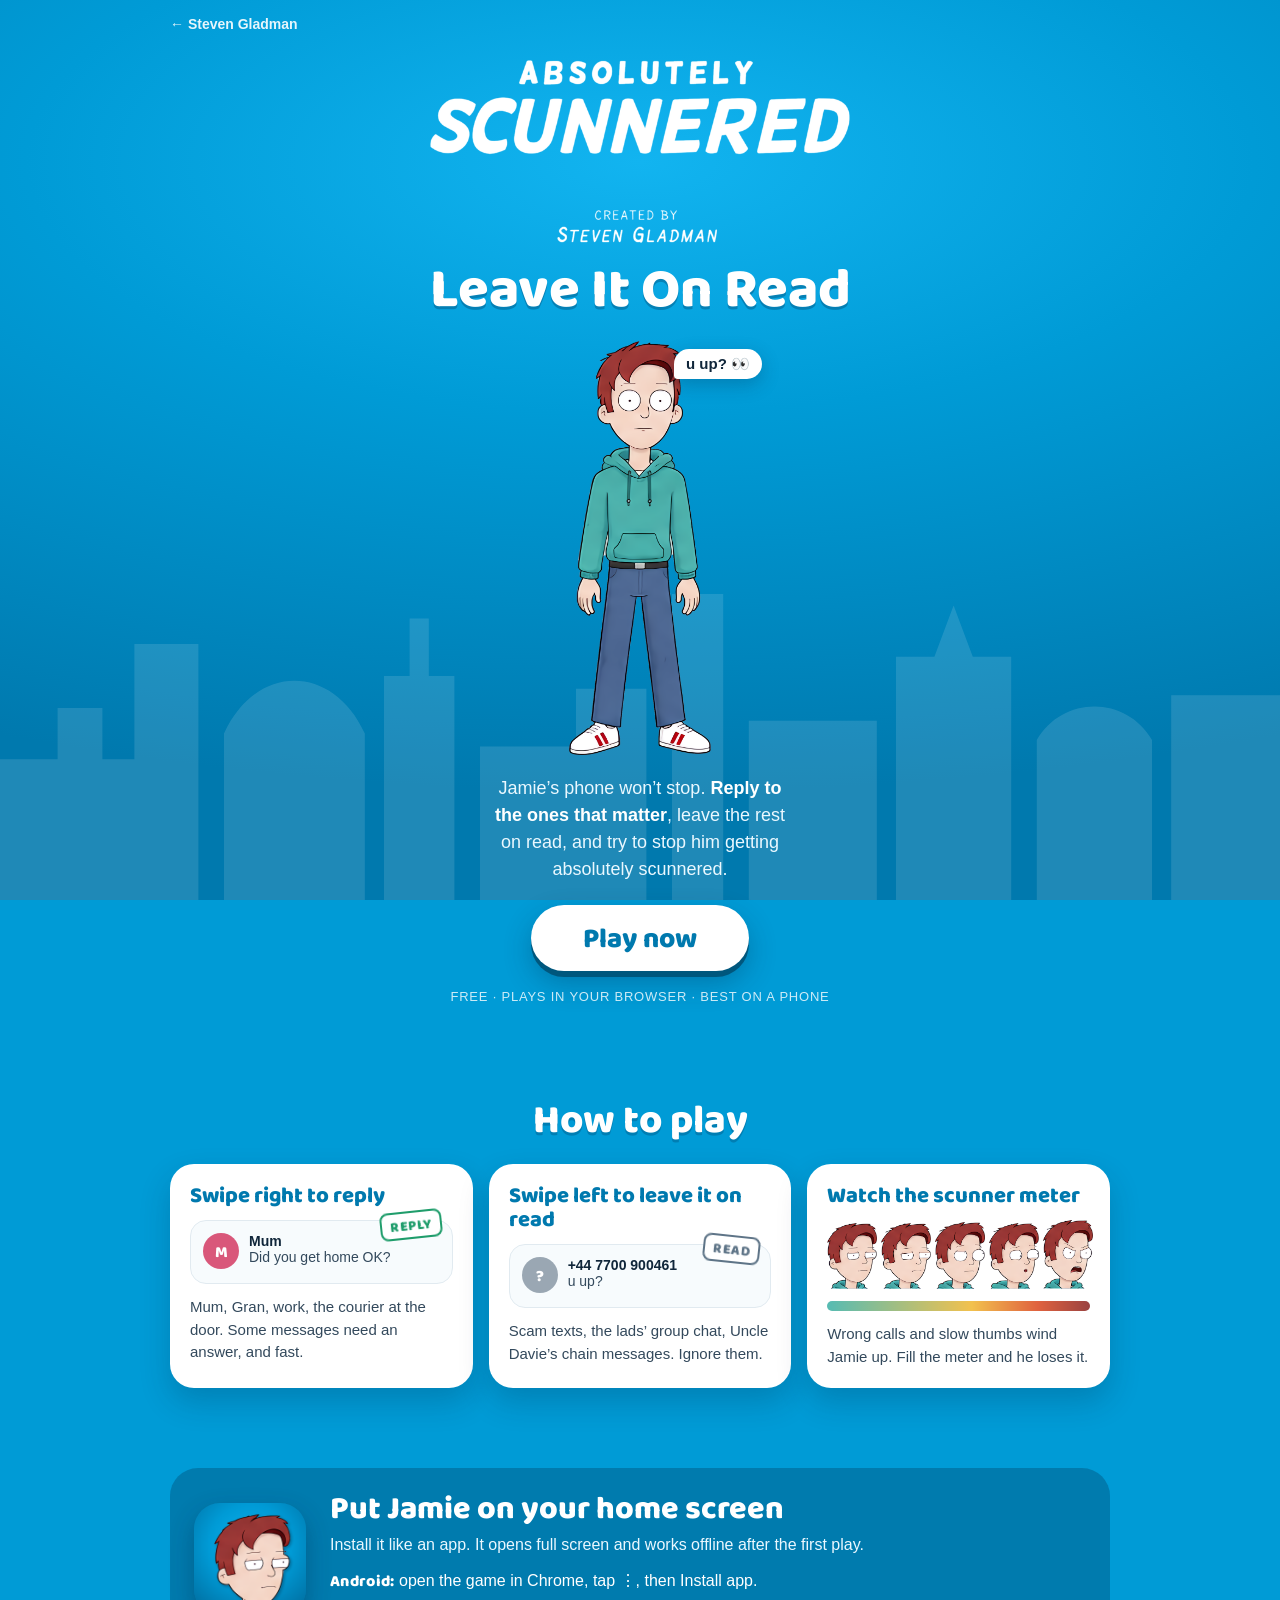
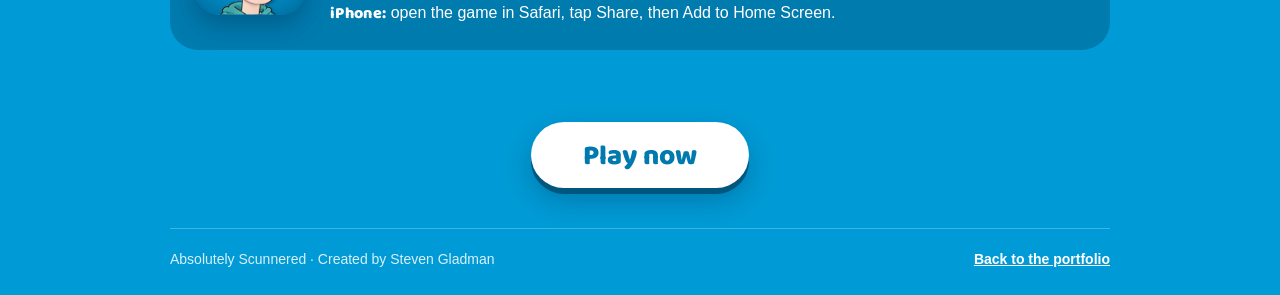
==== absolutelyscunnered/index.html @ 57fe8611 "Add Absolutely Scunnered landing page with a Play button for the game New page at /absolutelyscunner" ====
<!doctype html>
<html lang="en-GB">
<head>
  <meta charset="utf-8">
  <meta name="viewport" content="width=device-width, initial-scale=1, viewport-fit=cover">
  <title>Absolutely Scunnered | Leave It On Read</title>
  <meta name="description" content="Play Leave It On Read, a free swipe game starring Jamie from Absolutely Scunnered, the cartoon by Steven Gladman.">
  <meta name="theme-color" content="#009BD6">
  <meta property="og:title" content="Leave It On Read: an Absolutely Scunnered game">
  <meta property="og:description" content="Jamie's phone won't stop. Reply to the ones that matter, leave the rest on read.">
  <meta property="og:image" content="https://stevengladman.co.uk/games/leave-it-on-read/icons/icon-512.png">
  <link rel="icon" href="../games/leave-it-on-read/icons/favicon-32.png" sizes="32x32" type="image/png">
  <link rel="apple-touch-icon" href="../games/leave-it-on-read/icons/apple-touch-icon.png">
  <link rel="preconnect" href="https://fonts.googleapis.com">
  <link rel="preconnect" href="https://fonts.gstatic.com" crossorigin>
  <link rel="stylesheet" href="https://fonts.googleapis.com/css2?family=Baloo+2:wght@600;800&display=swap">
  <style>
    /* Same world as the game's start screen: title-card blue, white rounded lettering,
       Jamie front and centre. Hero, then how to play, then install, then back to the portfolio. */
    :root {
      --sky: #009BD6;
      --sky-deep: #0079AE;
      --sky-night: #00577D;
      --ink: #10263A;
      --paper: #FFFFFF;
      --mist: #EAF8FF;
      --teal: #56BBB3;
      --hair: #9A4241;
      --muted: #5E7487;
      --ok: #1F9D6B;
      --warn: #FFE3A3;
      --font-display: "Baloo 2", "Arial Rounded MT Bold", "Trebuchet MS", system-ui, sans-serif;
      --font-text: -apple-system, BlinkMacSystemFont, "Segoe UI", Roboto, "Helvetica Neue", Arial, sans-serif;
      color-scheme: light;
    }
    * { box-sizing: border-box; }
    html { scroll-behavior: smooth; }
    body {
      margin: 0;
      background: radial-gradient(120% 70% at 50% 18%, #12B4F0 0%, var(--sky) 40%, var(--sky-deep) 100%) var(--sky);
      background-attachment: fixed;
      color: var(--paper);
      font-family: var(--font-text);
      -webkit-tap-highlight-color: transparent;
    }
    img { max-width: 100%; }
    a { color: inherit; }
    a:focus-visible, button:focus-visible { outline: 3px solid var(--paper); outline-offset: 3px; border-radius: 8px; }

    .skyline { position: fixed; inset: auto 0 0 0; width: 100%; height: 34vh; opacity: .12; pointer-events: none; z-index: 0; }
    .wrap {
      position: relative; z-index: 1;
      max-width: 980px; margin: 0 auto;
      padding-left: max(20px, env(safe-area-inset-left, 0px));
      padding-right: max(20px, env(safe-area-inset-right, 0px));
    }

    /* ---------- Top bar ---------- */
    .topbar { display: flex; justify-content: space-between; align-items: center; gap: 12px; padding-top: max(16px, env(safe-area-inset-top, 0px)); font-size: 14px; }
    .topbar a { text-decoration: none; font-weight: 600; opacity: .9; }
    .topbar a:hover { opacity: 1; text-decoration: underline; text-underline-offset: 3px; }

    /* ---------- Hero ---------- */
    .hero { display: flex; flex-direction: column; align-items: center; text-align: center; gap: 14px; padding-block: 28px 56px; }
    .hero__logo { width: min(80%, 420px); height: auto; }
    .hero__game {
      margin: 6px 0 0; font-family: var(--font-display); font-weight: 800; line-height: 1;
      font-size: clamp(34px, 8vw, 56px); text-shadow: 0 3px 0 rgba(0, 60, 100, .35); text-wrap: balance;
    }
    .hero__fig { position: relative; height: clamp(260px, 46vh, 440px); margin-top: 8px; }
    .hero__body { display: block; height: 100%; width: auto; }
    .hero__blink { position: absolute; left: 31.538%; top: 10.665%; width: 43.654%; height: auto; opacity: 0; pointer-events: none; }
    .hero__blink.is-on { opacity: 1; }
    .hero__phone {
      position: absolute; left: 74%; top: 2%; white-space: nowrap;
      background: var(--paper); color: var(--ink); border-radius: 16px 16px 16px 4px;
      padding: 6px 12px; font-size: 15px; font-weight: 600;
      box-shadow: 0 6px 18px rgba(0, 40, 70, .25); animation: buzz 2.4s ease-in-out infinite;
    }
    .hero__lead { margin: 6px 0 0; max-width: 36ch; font-size: 18px; line-height: 1.5; color: var(--mist); text-wrap: pretty; }
    .hero__lead b { color: var(--paper); }
    .btn-play {
      display: inline-block; text-decoration: none; margin-top: 8px;
      border-radius: 999px; background: var(--paper); color: var(--sky-deep);
      font-family: var(--font-display); font-size: 28px; font-weight: 800; padding: 12px 52px 9px;
      box-shadow: 0 6px 0 var(--sky-night), 0 12px 28px rgba(0, 40, 70, .3);
      transition: transform .08s ease, box-shadow .08s ease;
    }
    .btn-play:hover { transform: translateY(-2px); box-shadow: 0 8px 0 var(--sky-night), 0 16px 32px rgba(0, 40, 70, .3); }
    .btn-play:active { transform: translateY(5px); box-shadow: 0 1px 0 var(--sky-night), 0 4px 12px rgba(0, 40, 70, .3); }
    .hero__small { margin: 4px 0 0; font-size: 13px; letter-spacing: .06em; text-transform: uppercase; opacity: .8; }

    /* ---------- Sections ---------- */
    .section { padding-block: 40px; }
    .section__title {
      margin: 0 0 22px; text-align: center; font-family: var(--font-display); font-weight: 800;
      font-size: clamp(28px, 6vw, 40px); line-height: 1.05; text-shadow: 0 3px 0 rgba(0, 60, 100, .3); text-wrap: balance;
    }
    .steps { display: grid; grid-template-columns: repeat(3, minmax(0, 1fr)); gap: 16px; }
    .step { background: var(--paper); color: var(--ink); border-radius: 24px; padding: 20px; box-shadow: 0 14px 30px rgba(0, 40, 70, .22); display: flex; flex-direction: column; gap: 12px; min-width: 0; }
    .step h3 { margin: 0; font-family: var(--font-display); font-weight: 800; font-size: 22px; line-height: 1.1; color: var(--sky-deep); }
    .step p { margin: 0; font-size: 15px; line-height: 1.5; color: #33495C; }

    /* mini message card inside a step */
    .mini { position: relative; border: 1px solid #E1EAF0; border-radius: 16px; padding: 12px 12px 12px 58px; min-height: 64px; background: #F7FBFD; }
    .mini__av { position: absolute; left: 12px; top: 12px; width: 36px; height: 36px; border-radius: 50%; display: grid; place-items: center; color: var(--paper); font-family: var(--font-display); font-weight: 800; padding-top: 2px; }
    .mini__name { font-weight: 700; font-size: 14px; }
    .mini__text { font-size: 14px; color: #33495C; }
    .mini__stamp {
      position: absolute; right: 10px; top: -10px; padding: 2px 8px 0; border: 2px solid; border-radius: 8px; background: var(--paper);
      font-family: var(--font-display); font-weight: 800; font-size: 14px; letter-spacing: .04em; text-transform: uppercase;
    }
    .mini__stamp--reply { color: var(--ok); transform: rotate(-6deg); }
    .mini__stamp--read { color: var(--muted); transform: rotate(6deg); }

    .faces { display: flex; justify-content: space-between; align-items: flex-end; gap: 4px; }
    .faces img { width: 19%; height: auto; }
    .meter { height: 10px; border-radius: 999px; background: linear-gradient(90deg, var(--teal), #F2C14E 55%, #E0623F 80%, var(--hair)); }

    .install { display: grid; grid-template-columns: auto 1fr; gap: 24px; align-items: center; background: rgba(0, 50, 85, .3); border-radius: 28px; padding: 24px; }
    .install__icon { width: 112px; height: 112px; border-radius: 26px; box-shadow: 0 10px 24px rgba(0, 30, 60, .3); }
    .install h2 { margin: 0 0 6px; font-family: var(--font-display); font-weight: 800; font-size: clamp(24px, 5vw, 32px); line-height: 1.1; }
    .install p { margin: 0 0 12px; color: var(--mist); line-height: 1.5; }
    .install ul { margin: 0; padding: 0; list-style: none; display: grid; gap: 8px; }
    .install li { line-height: 1.45; }
    .install li b { font-family: var(--font-display); font-weight: 800; letter-spacing: .02em; }

    .cta { display: flex; flex-direction: column; align-items: center; gap: 10px; text-align: center; padding-block: 24px 40px; }

    .footer { border-top: 1px solid rgba(255, 255, 255, .25); padding-block: 22px max(28px, env(safe-area-inset-bottom, 0px)); display: flex; flex-wrap: wrap; justify-content: space-between; gap: 10px 20px; font-size: 14px; }
    .footer p { margin: 0; opacity: .85; }
    .footer a { font-weight: 600; }

    @keyframes buzz { 0%, 70%, 100% { transform: none; } 74% { transform: rotate(-5deg); } 78% { transform: rotate(5deg); } 82% { transform: rotate(-4deg); } 86% { transform: rotate(3deg); } }
    @media (prefers-reduced-motion: reduce) { *, *::before, *::after { animation: none !important; transition-duration: .01ms !important; } html { scroll-behavior: auto; } }
    @media (max-width: 760px) {
      .steps { grid-template-columns: minmax(0, 1fr); }
      .install { grid-template-columns: minmax(0, 1fr); justify-items: center; text-align: center; }
      .install ul { justify-items: center; }
      .hero__phone { font-size: 14px; }
    }
  </style>
</head>
<body>
  <svg class="skyline" viewBox="0 0 400 140" preserveAspectRatio="xMidYMax slice" aria-hidden="true">
    <path fill="#FFFFFF" d="M0 140V96h18V80h14v16h10V60h20v80zM70 140V88c10-22 34-22 44 0v52zM120 140V70h8V52h6v18h8v70zM150 140V92h30V74h22v66zM210 140V40h6V22h4v18h6v100zM234 140V84h40v56zM280 140V64h12l6-16 6 16h12v76zM324 140V90c8-14 28-14 36 0v50zM366 140V76h34v64z"/>
  </svg>

  <div class="wrap">
    <nav class="topbar" aria-label="Site">
      <a href="/">← Steven Gladman</a>
    </nav>

    <header class="hero">
      <img class="hero__logo" src="../games/leave-it-on-read/img/logo.png" width="689" height="300" alt="Absolutely Scunnered, created by Steven Gladman">
      <h1 class="hero__game">Leave It On Read</h1>
      <div class="hero__fig">
        <img class="hero__body" src="../games/leave-it-on-read/img/front.png" width="520" height="1519" alt="Jamie, the star of Absolutely Scunnered, standing with a flat, unimpressed look">
        <img class="hero__blink" id="blink" src="../games/leave-it-on-read/img/front-blink.png" width="227" height="112" alt="" aria-hidden="true">
        <span class="hero__phone" aria-hidden="true">u up? 👀</span>
      </div>
      <p class="hero__lead">Jamie’s phone won’t stop. <b>Reply to the ones that matter</b>, leave the rest on read, and try to stop him getting absolutely scunnered.</p>
      <a class="btn-play" href="../games/leave-it-on-read/">Play now</a>
      <p class="hero__small">Free · Plays in your browser · Best on a phone</p>
    </header>

    <section class="section" aria-labelledby="how">
      <h2 class="section__title" id="how">How to play</h2>
      <div class="steps">
        <article class="step">
          <h3>Swipe right to reply</h3>
          <div class="mini">
            <span class="mini__av" style="background:#D9577A">M</span>
            <div class="mini__name">Mum</div>
            <div class="mini__text">Did you get home OK?</div>
            <span class="mini__stamp mini__stamp--reply">Reply</span>
          </div>
          <p>Mum, Gran, work, the courier at the door. Some messages need an answer, and fast.</p>
        </article>
        <article class="step">
          <h3>Swipe left to leave it on read</h3>
          <div class="mini">
            <span class="mini__av" style="background:#9AA7B3">?</span>
            <div class="mini__name">+44 7700 900461</div>
            <div class="mini__text">u up?</div>
            <span class="mini__stamp mini__stamp--read">Read</span>
          </div>
          <p>Scam texts, the lads’ group chat, Uncle Davie’s chain messages. Ignore them.</p>
        </article>
        <article class="step">
          <h3>Watch the scunner meter</h3>
          <div class="faces" aria-hidden="true">
            <img src="../games/leave-it-on-read/img/unimpressed.png" width="360" height="476" alt="">
            <img src="../games/leave-it-on-read/img/sideeye.png" width="360" height="476" alt="">
            <img src="../games/leave-it-on-read/img/eyeroll.png" width="360" height="476" alt="">
            <img src="../games/leave-it-on-read/img/sceptical.png" width="360" height="476" alt="">
            <img src="../games/leave-it-on-read/img/angry.png" width="346" height="479" alt="">
          </div>
          <div class="meter" aria-hidden="true"></div>
          <p>Wrong calls and slow thumbs wind Jamie up. Fill the meter and he loses it.</p>
        </article>
      </div>
    </section>

    <section class="section" aria-label="Install on your phone">
      <div class="install">
        <img class="install__icon" src="../games/leave-it-on-read/icons/icon-512.png" width="512" height="512" alt="Leave It On Read app icon showing Jamie">
        <div>
          <h2>Put Jamie on your home screen</h2>
          <p>Install it like an app. It opens full screen and works offline after the first play.</p>
          <ul>
            <li><b>Android:</b> open the game in Chrome, tap ⋮, then Install app.</li>
            <li><b>iPhone:</b> open the game in Safari, tap Share, then Add to Home Screen.</li>
          </ul>
        </div>
      </div>
    </section>

    <div class="cta">
      <a class="btn-play" href="../games/leave-it-on-read/">Play now</a>
    </div>

    <footer class="footer">
      <p>Absolutely Scunnered · Created by Steven Gladman</p>
      <a href="/">Back to the portfolio</a>
    </footer>
  </div>

  <script>
    // Jamie blinks every few seconds, now and then twice.
    (() => {
      const el = document.getElementById('blink');
      const calm = window.matchMedia('(prefers-reduced-motion: reduce)');
      const once = (then) => {
        el.classList.add('is-on');
        setTimeout(() => { el.classList.remove('is-on'); if (then) setTimeout(then, 140); }, 120);
      };
      (function loop() {
        setTimeout(() => {
          if (!calm.matches && !document.hidden) once(Math.random() < 0.25 ? () => once() : null);
          loop();
        }, 2200 + Math.random() * 3800);
      })();
    })();
  </script>
</body>
</html>
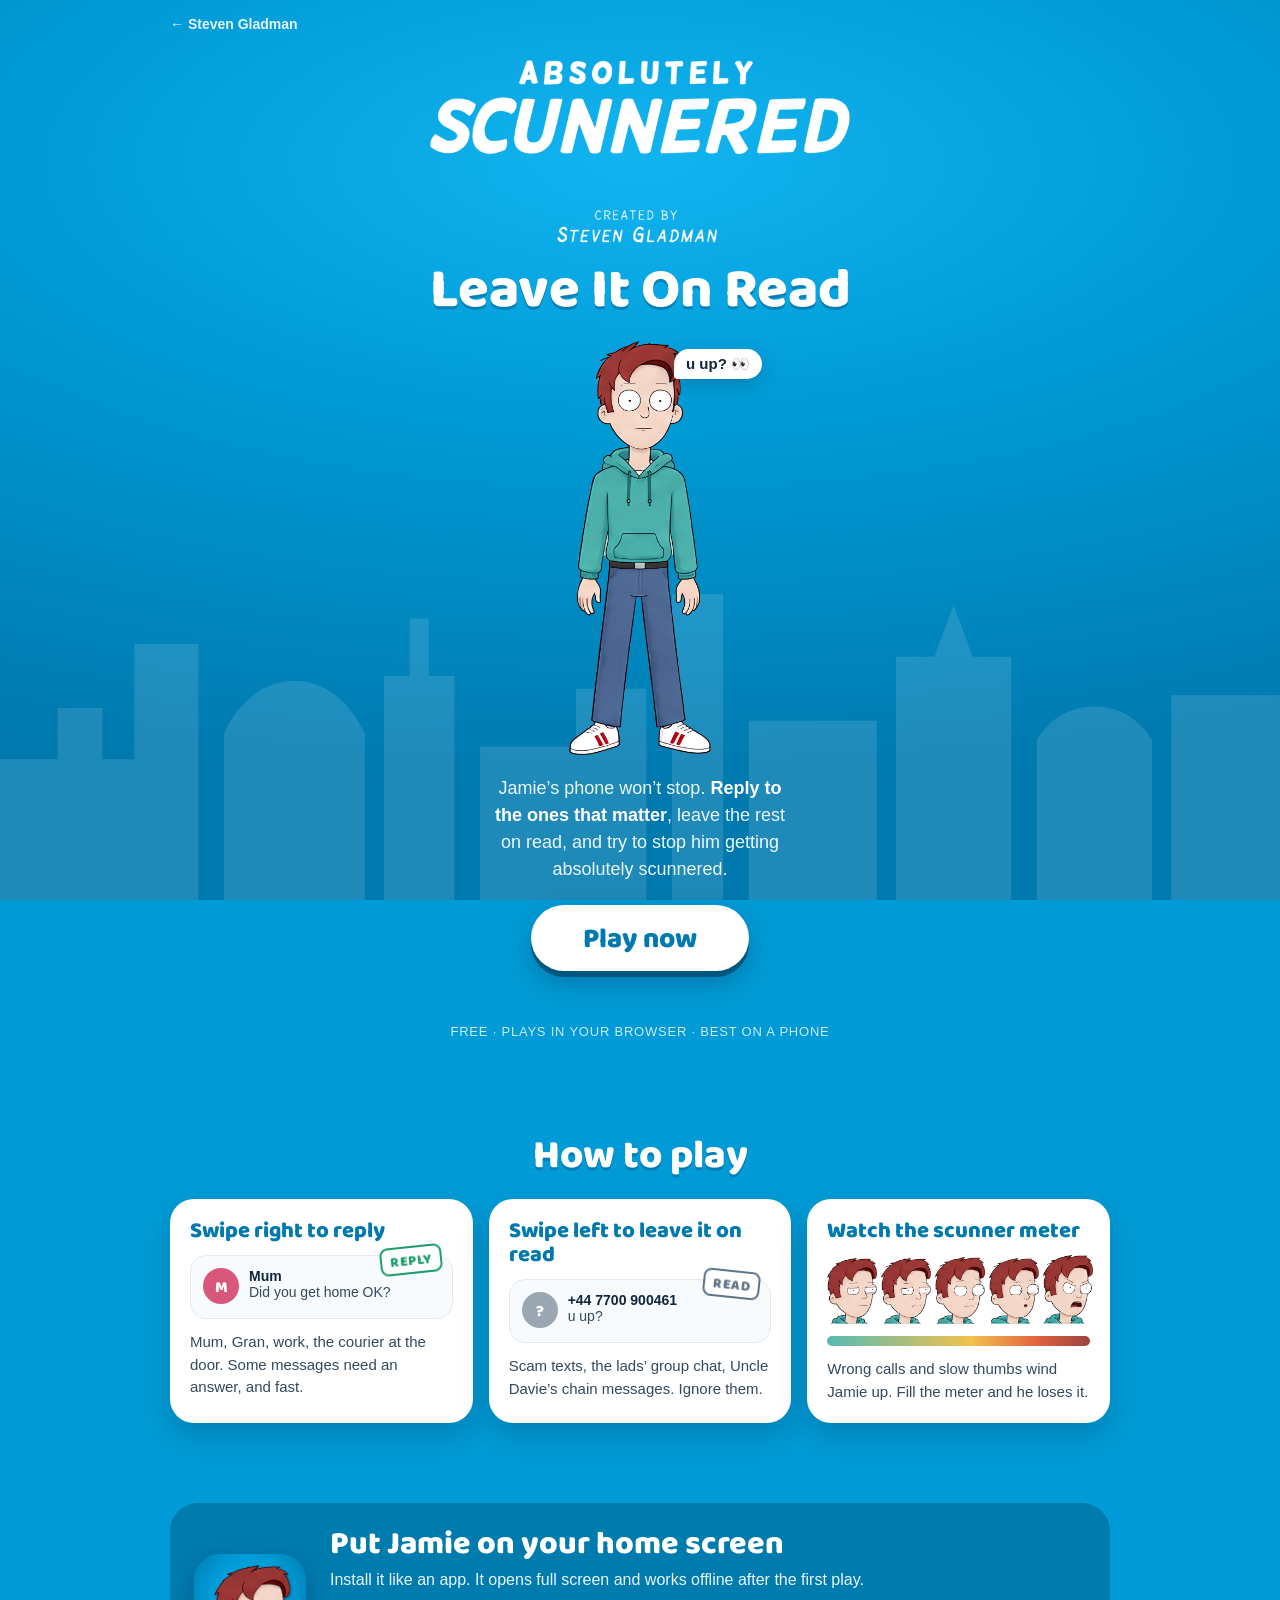
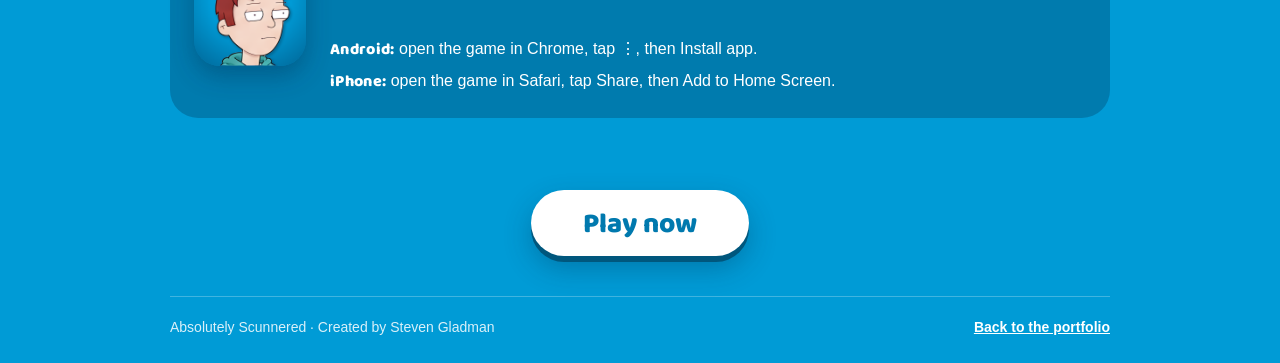
==== commit 8464d9c8: "Make Absolutely Scunnered one installable app with an Install button Move the game to /absolutelyscu" ====
--- a/absolutelyscunnered/index.html
+++ b/absolutelyscunnered/index.html
@@ -8,9 +8,13 @@
   <meta name="theme-color" content="#009BD6">
   <meta property="og:title" content="Leave It On Read: an Absolutely Scunnered game">
   <meta property="og:description" content="Jamie's phone won't stop. Reply to the ones that matter, leave the rest on read.">
-  <meta property="og:image" content="https://stevengladman.co.uk/games/leave-it-on-read/icons/icon-512.png">
-  <link rel="icon" href="../games/leave-it-on-read/icons/favicon-32.png" sizes="32x32" type="image/png">
-  <link rel="apple-touch-icon" href="../games/leave-it-on-read/icons/apple-touch-icon.png">
+  <meta property="og:image" content="https://stevengladman.co.uk/absolutelyscunnered/icons/icon-512.png">
+  <link rel="icon" href="icons/favicon-32.png" sizes="32x32" type="image/png">
+  <link rel="apple-touch-icon" href="icons/apple-touch-icon.png">
+  <link rel="manifest" href="manifest.webmanifest">
+  <meta name="mobile-web-app-capable" content="yes">
+  <meta name="apple-mobile-web-app-capable" content="yes">
+  <meta name="apple-mobile-web-app-title" content="On Read">
   <link rel="preconnect" href="https://fonts.googleapis.com">
   <link rel="preconnect" href="https://fonts.gstatic.com" crossorigin>
   <link rel="stylesheet" href="https://fonts.googleapis.com/css2?family=Baloo+2:wght@600;800&display=swap">
@@ -34,6 +38,7 @@
       color-scheme: light;
     }
     * { box-sizing: border-box; }
+    [hidden] { display: none !important; }
     html { scroll-behavior: smooth; }
     body {
       margin: 0;
@@ -88,6 +93,25 @@
     }
     .btn-play:hover { transform: translateY(-2px); box-shadow: 0 8px 0 var(--sky-night), 0 16px 32px rgba(0, 40, 70, .3); }
     .btn-play:active { transform: translateY(5px); box-shadow: 0 1px 0 var(--sky-night), 0 4px 12px rgba(0, 40, 70, .3); }
+    .hero__actions { display: flex; flex-wrap: wrap; justify-content: center; align-items: center; gap: 14px 16px; margin-top: 8px; }
+    .hero__actions .btn-play { margin-top: 0; }
+    .btn-install {
+      display: inline-flex; align-items: center; gap: 10px; cursor: pointer;
+      border: 3px solid var(--paper); border-radius: 999px; background: transparent; color: var(--paper);
+      font-family: var(--font-display); font-size: 22px; font-weight: 800; padding: 9px 26px 6px;
+      transition: background .15s ease, color .15s ease, transform .08s ease;
+    }
+    .btn-install:hover { background: var(--paper); color: var(--sky-deep); }
+    .btn-install:active { transform: scale(.97); }
+    .btn-install svg { width: 22px; height: 22px; margin-top: -3px; }
+    .install-note { margin: 0; min-height: 1.4em; font-size: 15px; font-weight: 600; color: var(--warn); }
+    .sheet { position: fixed; inset: 0; z-index: 20; display: grid; place-items: end center; background: rgba(0, 25, 45, .55); padding: 16px; padding-bottom: max(16px, env(safe-area-inset-bottom, 0px)); }
+    .sheet__card { width: 100%; max-width: 420px; background: var(--paper); color: var(--ink); border-radius: 24px; padding: 22px 22px 18px; box-shadow: 0 20px 40px rgba(0, 30, 60, .35); animation: rise .25s ease; }
+    .sheet__card h2 { margin: 0 0 12px; font-family: var(--font-display); font-weight: 800; font-size: 24px; line-height: 1.1; color: var(--sky-deep); }
+    .sheet__card ol { margin: 0 0 16px; padding-left: 22px; display: grid; gap: 10px; line-height: 1.45; }
+    .sheet__card ol svg { width: 18px; height: 18px; vertical-align: -3px; color: #2E8BFF; }
+    .sheet__close { width: 100%; border: 0; border-radius: 999px; background: var(--sky); color: var(--paper); font-family: var(--font-display); font-weight: 800; font-size: 19px; padding: 10px 0 7px; cursor: pointer; }
+    @keyframes rise { from { transform: translateY(30px); opacity: 0; } }
     .hero__small { margin: 4px 0 0; font-size: 13px; letter-spacing: .06em; text-transform: uppercase; opacity: .8; }
 
     /* ---------- Sections ---------- */
@@ -152,15 +176,22 @@
     </nav>
 
     <header class="hero">
-      <img class="hero__logo" src="../games/leave-it-on-read/img/logo.png" width="689" height="300" alt="Absolutely Scunnered, created by Steven Gladman">
+      <img class="hero__logo" src="img/logo.png" width="689" height="300" alt="Absolutely Scunnered, created by Steven Gladman">
       <h1 class="hero__game">Leave It On Read</h1>
       <div class="hero__fig">
-        <img class="hero__body" src="../games/leave-it-on-read/img/front.png" width="520" height="1519" alt="Jamie, the star of Absolutely Scunnered, standing with a flat, unimpressed look">
-        <img class="hero__blink" id="blink" src="../games/leave-it-on-read/img/front-blink.png" width="227" height="112" alt="" aria-hidden="true">
+        <img class="hero__body" src="img/front.png" width="520" height="1519" alt="Jamie, the star of Absolutely Scunnered, standing with a flat, unimpressed look">
+        <img class="hero__blink" id="blink" src="img/front-blink.png" width="227" height="112" alt="" aria-hidden="true">
         <span class="hero__phone" aria-hidden="true">u up? 👀</span>
       </div>
       <p class="hero__lead">Jamie’s phone won’t stop. <b>Reply to the ones that matter</b>, leave the rest on read, and try to stop him getting absolutely scunnered.</p>
-      <a class="btn-play" href="../games/leave-it-on-read/">Play now</a>
+      <div class="hero__actions">
+        <a class="btn-play" href="play/">Play now</a>
+        <button class="btn-install" type="button" data-install hidden>
+          <svg viewBox="0 0 24 24" fill="none" stroke="currentColor" stroke-width="2.6" stroke-linecap="round" stroke-linejoin="round" aria-hidden="true"><path d="M12 4v11M7 10l5 5 5-5M5 20h14"/></svg>
+          <span>Install app</span>
+        </button>
+      </div>
+      <p class="install-note" data-install-note aria-live="polite"></p>
       <p class="hero__small">Free · Plays in your browser · Best on a phone</p>
     </header>
 
@@ -190,11 +221,11 @@
         <article class="step">
           <h3>Watch the scunner meter</h3>
           <div class="faces" aria-hidden="true">
-            <img src="../games/leave-it-on-read/img/unimpressed.png" width="360" height="476" alt="">
-            <img src="../games/leave-it-on-read/img/sideeye.png" width="360" height="476" alt="">
-            <img src="../games/leave-it-on-read/img/eyeroll.png" width="360" height="476" alt="">
-            <img src="../games/leave-it-on-read/img/sceptical.png" width="360" height="476" alt="">
-            <img src="../games/leave-it-on-read/img/angry.png" width="346" height="479" alt="">
+            <img src="img/unimpressed.png" width="360" height="476" alt="">
+            <img src="img/sideeye.png" width="360" height="476" alt="">
+            <img src="img/eyeroll.png" width="360" height="476" alt="">
+            <img src="img/sceptical.png" width="360" height="476" alt="">
+            <img src="img/angry.png" width="346" height="479" alt="">
           </div>
           <div class="meter" aria-hidden="true"></div>
           <p>Wrong calls and slow thumbs wind Jamie up. Fill the meter and he loses it.</p>
@@ -204,10 +235,15 @@
 
     <section class="section" aria-label="Install on your phone">
       <div class="install">
-        <img class="install__icon" src="../games/leave-it-on-read/icons/icon-512.png" width="512" height="512" alt="Leave It On Read app icon showing Jamie">
+        <img class="install__icon" src="icons/icon-512.png" width="512" height="512" alt="Leave It On Read app icon showing Jamie">
         <div>
           <h2>Put Jamie on your home screen</h2>
           <p>Install it like an app. It opens full screen and works offline after the first play.</p>
+          <p class="install-note" data-install-note aria-live="polite"></p>
+          <button class="btn-install" type="button" data-install hidden style="margin-bottom:14px">
+            <svg viewBox="0 0 24 24" fill="none" stroke="currentColor" stroke-width="2.6" stroke-linecap="round" stroke-linejoin="round" aria-hidden="true"><path d="M12 4v11M7 10l5 5 5-5M5 20h14"/></svg>
+            <span>Install app</span>
+          </button>
           <ul>
             <li><b>Android:</b> open the game in Chrome, tap ⋮, then Install app.</li>
             <li><b>iPhone:</b> open the game in Safari, tap Share, then Add to Home Screen.</li>
@@ -217,7 +253,19 @@
     </section>
 
     <div class="cta">
-      <a class="btn-play" href="../games/leave-it-on-read/">Play now</a>
+      <a class="btn-play" href="play/">Play now</a>
+    </div>
+
+    <div class="sheet" id="iosSheet" hidden role="dialog" aria-modal="true" aria-labelledby="iosTitle">
+      <div class="sheet__card">
+        <h2 id="iosTitle">Add Jamie to your iPhone</h2>
+        <ol>
+          <li>Tap the <b>Share</b> button <svg viewBox="0 0 24 24" fill="none" stroke="currentColor" stroke-width="2" stroke-linecap="round" stroke-linejoin="round" aria-hidden="true"><path d="M12 3v12M8 7l4-4 4 4"/><path d="M6 11H5a1 1 0 0 0-1 1v8a1 1 0 0 0 1 1h14a1 1 0 0 0 1-1v-8a1 1 0 0 0-1-1h-1"/></svg> at the bottom of Safari.</li>
+          <li>Scroll down and tap <b>Add to Home Screen</b>.</li>
+          <li>Tap <b>Add</b>. Jamie’s icon appears on your home screen.</li>
+        </ol>
+        <button class="sheet__close" type="button" id="iosClose">Got it</button>
+      </div>
     </div>
 
     <footer class="footer">
@@ -226,6 +274,46 @@
     </footer>
   </div>
 
+  <script>
+    // Install button. Chrome, Edge and Samsung Internet hand us a real install prompt;
+    // iPhones can't be prompted, so the button opens step-by-step instructions instead.
+    (() => {
+      const buttons = [...document.querySelectorAll('[data-install]')];
+      const notes = [...document.querySelectorAll('[data-install-note]')];
+      const sheet = document.getElementById('iosSheet');
+      const isIOS = /iphone|ipad|ipod/i.test(navigator.userAgent) || (navigator.platform === 'MacIntel' && navigator.maxTouchPoints > 1);
+      const installed = () => window.matchMedia('(display-mode: standalone)').matches || navigator.standalone === true;
+      let deferred = null;
+      const show = (on) => buttons.forEach((b) => { b.hidden = !on; });
+      const note = (t) => notes.forEach((n) => { n.textContent = t; });
+
+      if (installed()) { note('You’ve got the app. Tap Play now to start.'); return; }
+      if (isIOS) show(true);
+
+      window.addEventListener('beforeinstallprompt', (e) => { e.preventDefault(); deferred = e; show(true); });
+      window.addEventListener('appinstalled', () => { deferred = null; show(false); note('Installed! Look for Jamie on your home screen.'); });
+
+      buttons.forEach((b) => b.addEventListener('click', async () => {
+        if (deferred) {
+          deferred.prompt();
+          const { outcome } = await deferred.userChoice;
+          deferred = null;
+          if (outcome !== 'accepted') { show(false); note('No problem. You can install it any time from your browser menu.'); }
+        } else if (isIOS) {
+          sheet.hidden = false;
+          document.getElementById('iosClose').focus();
+        }
+      }));
+      const close = () => { sheet.hidden = true; };
+      document.getElementById('iosClose').addEventListener('click', close);
+      sheet.addEventListener('click', (e) => { if (e.target === sheet) close(); });
+      document.addEventListener('keydown', (e) => { if (e.key === 'Escape') close(); });
+    })();
+
+    if ('serviceWorker' in navigator && location.protocol !== 'file:') {
+      window.addEventListener('load', () => { navigator.serviceWorker.register('sw.js').catch(() => {}); });
+    }
+  </script>
   <script>
     // Jamie blinks every few seconds, now and then twice.
     (() => {
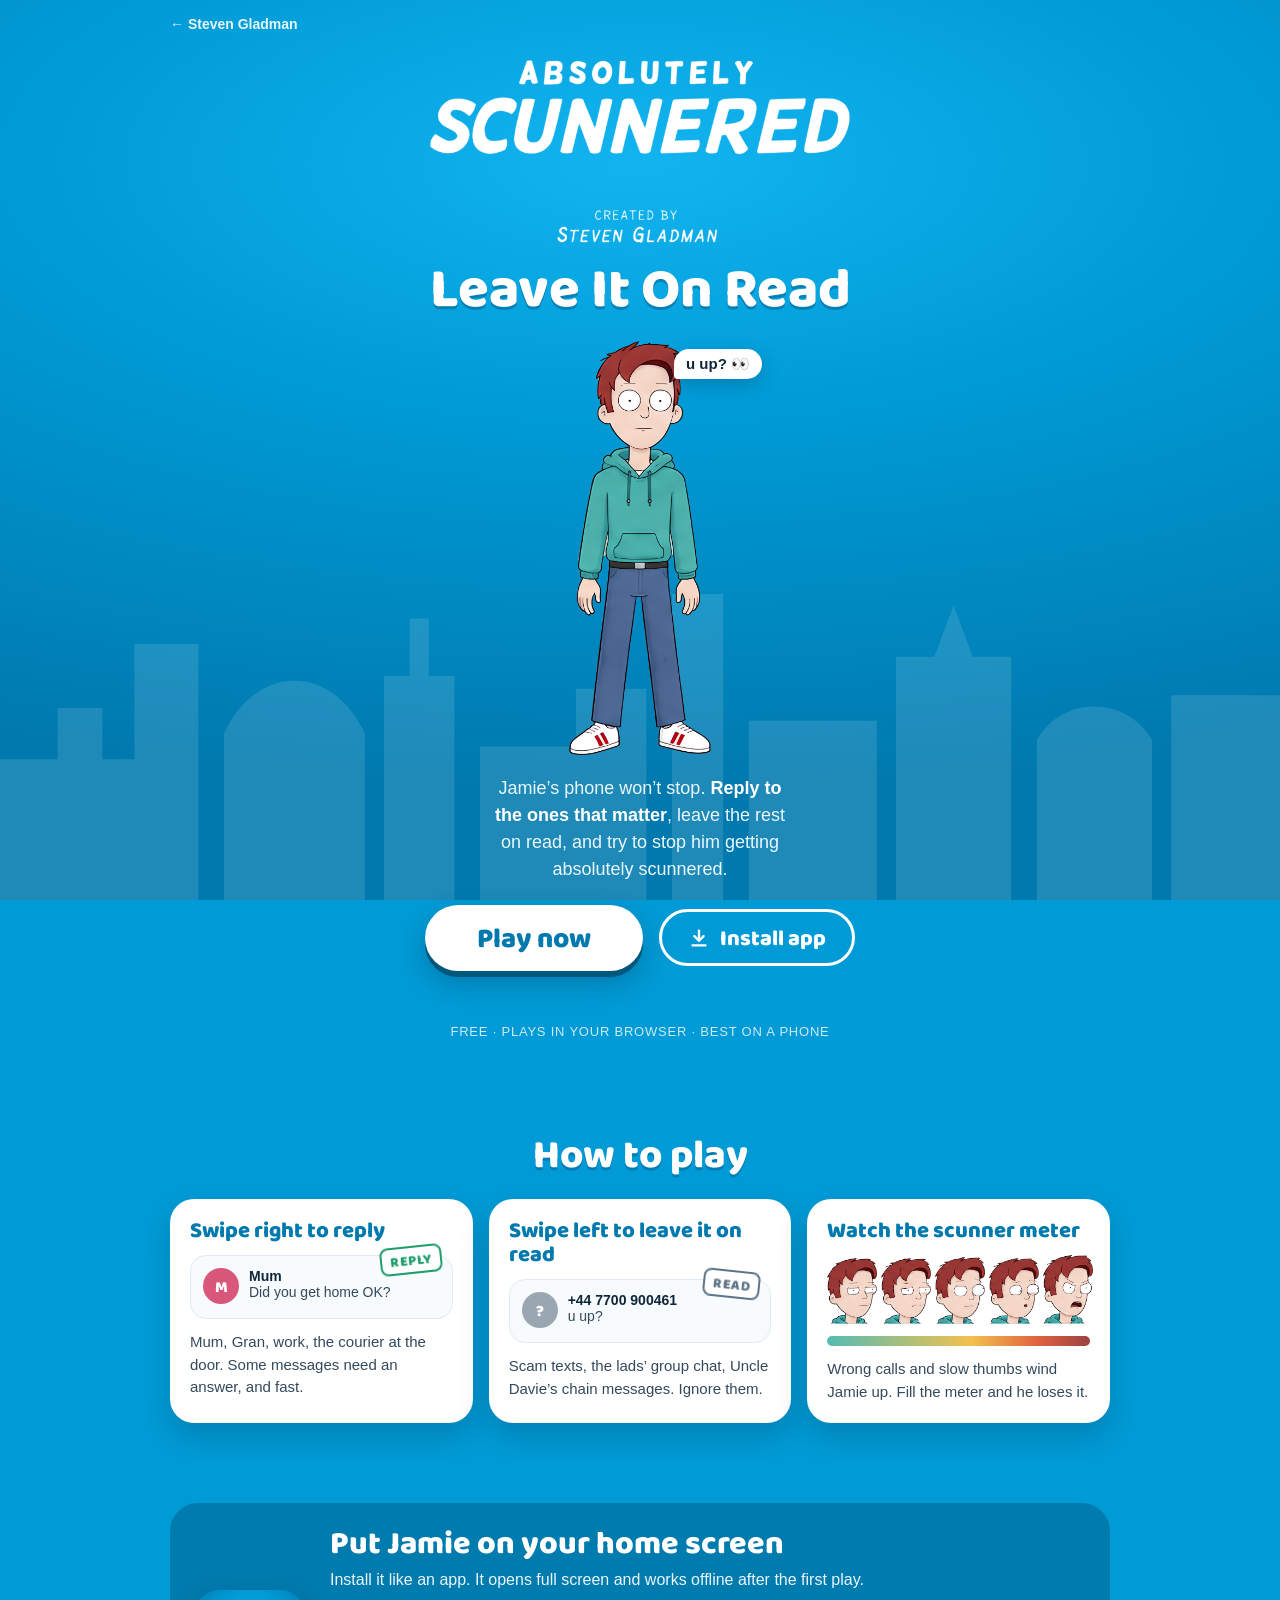
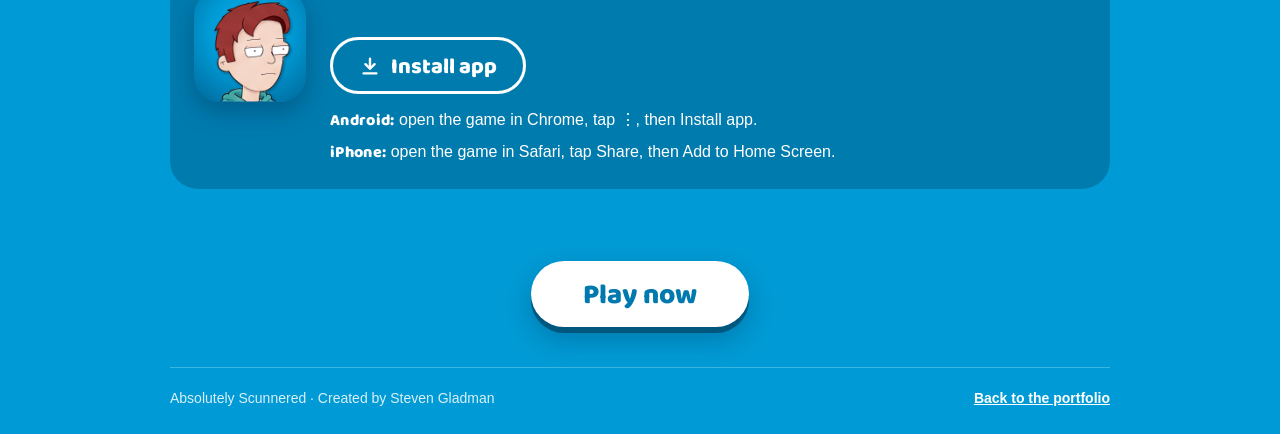
==== commit 24a7dec1: "Show the Install app button on every phone, with per-browser steps The button used to wait for the b" ====
--- a/absolutelyscunnered/index.html
+++ b/absolutelyscunnered/index.html
@@ -256,15 +256,11 @@
       <a class="btn-play" href="play/">Play now</a>
     </div>
 
-    <div class="sheet" id="iosSheet" hidden role="dialog" aria-modal="true" aria-labelledby="iosTitle">
+    <div class="sheet" id="installSheet" hidden role="dialog" aria-modal="true" aria-labelledby="installTitle">
       <div class="sheet__card">
-        <h2 id="iosTitle">Add Jamie to your iPhone</h2>
-        <ol>
-          <li>Tap the <b>Share</b> button <svg viewBox="0 0 24 24" fill="none" stroke="currentColor" stroke-width="2" stroke-linecap="round" stroke-linejoin="round" aria-hidden="true"><path d="M12 3v12M8 7l4-4 4 4"/><path d="M6 11H5a1 1 0 0 0-1 1v8a1 1 0 0 0 1 1h14a1 1 0 0 0 1-1v-8a1 1 0 0 0-1-1h-1"/></svg> at the bottom of Safari.</li>
-          <li>Scroll down and tap <b>Add to Home Screen</b>.</li>
-          <li>Tap <b>Add</b>. Jamie’s icon appears on your home screen.</li>
-        </ol>
-        <button class="sheet__close" type="button" id="iosClose">Got it</button>
+        <h2 id="installTitle">Add Jamie to your phone</h2>
+        <ol id="installSteps"></ol>
+        <button class="sheet__close" type="button" id="installClose">Got it</button>
       </div>
     </div>
 
@@ -275,37 +271,65 @@
   </div>
 
   <script>
-    // Install button. Chrome, Edge and Samsung Internet hand us a real install prompt;
-    // iPhones can't be prompted, so the button opens step-by-step instructions instead.
+    // Install button. Where the browser offers its own install prompt (Chrome, Edge,
+    // Samsung Internet) the button uses it. Everywhere else, including iPhones, which
+    // can't be prompted, it opens steps for that browser.
     (() => {
       const buttons = [...document.querySelectorAll('[data-install]')];
       const notes = [...document.querySelectorAll('[data-install-note]')];
-      const sheet = document.getElementById('iosSheet');
-      const isIOS = /iphone|ipad|ipod/i.test(navigator.userAgent) || (navigator.platform === 'MacIntel' && navigator.maxTouchPoints > 1);
+      const sheet = document.getElementById('installSheet');
+      const ua = navigator.userAgent;
+      const isIOS = /iphone|ipad|ipod/i.test(ua) || (navigator.platform === 'MacIntel' && navigator.maxTouchPoints > 1);
+      const isAndroid = /android/i.test(ua);
+      const inApp = /FBAN|FBAV|Instagram|Line\/|Snapchat|musical_ly|BytedanceWebview|GSA\/|; wv\)/i.test(ua);
       const installed = () => window.matchMedia('(display-mode: standalone)').matches || navigator.standalone === true;
       let deferred = null;
       const show = (on) => buttons.forEach((b) => { b.hidden = !on; });
       const note = (t) => notes.forEach((n) => { n.textContent = t; });
 
+      const SHARE = '<svg viewBox="0 0 24 24" fill="none" stroke="currentColor" stroke-width="2" stroke-linecap="round" stroke-linejoin="round" aria-hidden="true"><path d="M12 3v12M8 7l4-4 4 4"/><path d="M6 11H5a1 1 0 0 0-1 1v8a1 1 0 0 0 1 1h14a1 1 0 0 0 1-1v-8a1 1 0 0 0-1-1h-1"/></svg>';
+      function steps() {
+        if (inApp) return ['Open this page in your phone’s browser',
+          ['Tap the <b>⋯</b> or <b>⋮</b> menu in this app.', 'Choose <b>Open in browser</b> (or Open in Chrome / Safari).', 'Tap <b>Install app</b> again on the page that opens.']];
+        if (isIOS) return ['Add Jamie to your iPhone',
+          [`Tap the <b>Share</b> button ${SHARE}. It’s at the bottom in Safari, or by the address bar in Chrome.`, 'Scroll down and tap <b>Add to Home Screen</b>.', 'Tap <b>Add</b>. Jamie’s icon appears on your home screen.']];
+        if (/SamsungBrowser/i.test(ua)) return ['Add Jamie to your phone',
+          ['Tap the <b>☰</b> menu at the bottom of the screen.', 'Tap <b>Add page to</b>, then <b>Home screen</b>.', 'Tap <b>Add</b>. Jamie’s icon appears on your home screen.']];
+        if (isAndroid && /Firefox/i.test(ua)) return ['Add Jamie to your phone',
+          ['Tap the <b>⋮</b> menu.', 'Tap <b>Install</b> (or <b>Add to Home screen</b>).', 'Confirm, and Jamie’s icon appears on your home screen.']];
+        if (isAndroid) return ['Add Jamie to your phone',
+          ['Tap the <b>⋮</b> menu at the top right.', 'Tap <b>Install app</b> (or <b>Add to Home screen</b>).', 'Tap <b>Install</b>. Jamie’s icon appears on your home screen.']];
+        if (/Edg\//.test(ua)) return ['Install Jamie on this computer',
+          ['Click the <b>⋯</b> menu at the top right.', 'Choose <b>Apps</b>, then <b>Install this site as an app</b>.']];
+        if (/Chrome\//.test(ua)) return ['Install Jamie on this computer',
+          ['Click the install icon at the right of the address bar, or open the <b>⋮</b> menu.', 'Choose <b>Install</b> (in the menu: <b>Cast, save and share → Install page as app</b>).']];
+        if (/Safari\//.test(ua) && /Macintosh/.test(ua)) return ['Add Jamie to your Dock',
+          ['In Safari’s menu bar, click <b>File</b>.', 'Choose <b>Add to Dock</b>.']];
+        return ['Play it on your phone', ['This browser can’t install apps. Open this page on your phone, or in Chrome or Edge, to install it.']];
+      }
+      function openSheet() {
+        const [title, list] = steps();
+        document.getElementById('installTitle').textContent = title;
+        document.getElementById('installSteps').innerHTML = list.map((li) => `<li>${li}</li>`).join('');
+        sheet.hidden = false;
+        document.getElementById('installClose').focus();
+      }
+
       if (installed()) { note('You’ve got the app. Tap Play now to start.'); return; }
-      if (isIOS) show(true);
-
-      window.addEventListener('beforeinstallprompt', (e) => { e.preventDefault(); deferred = e; show(true); });
+      show(true);
+
+      window.addEventListener('beforeinstallprompt', (e) => { e.preventDefault(); deferred = e; });
       window.addEventListener('appinstalled', () => { deferred = null; show(false); note('Installed! Look for Jamie on your home screen.'); });
 
       buttons.forEach((b) => b.addEventListener('click', async () => {
-        if (deferred) {
-          deferred.prompt();
-          const { outcome } = await deferred.userChoice;
-          deferred = null;
-          if (outcome !== 'accepted') { show(false); note('No problem. You can install it any time from your browser menu.'); }
-        } else if (isIOS) {
-          sheet.hidden = false;
-          document.getElementById('iosClose').focus();
-        }
+        if (!deferred) return openSheet();
+        const prompt = deferred; deferred = null;   // a prompt can only be shown once
+        prompt.prompt();
+        const { outcome } = await prompt.userChoice;
+        if (outcome !== 'accepted') note('No problem. Tap Install app again any time for the steps.');
       }));
       const close = () => { sheet.hidden = true; };
-      document.getElementById('iosClose').addEventListener('click', close);
+      document.getElementById('installClose').addEventListener('click', close);
       sheet.addEventListener('click', (e) => { if (e.target === sheet) close(); });
       document.addEventListener('keydown', (e) => { if (e.key === 'Escape') close(); });
     })();
